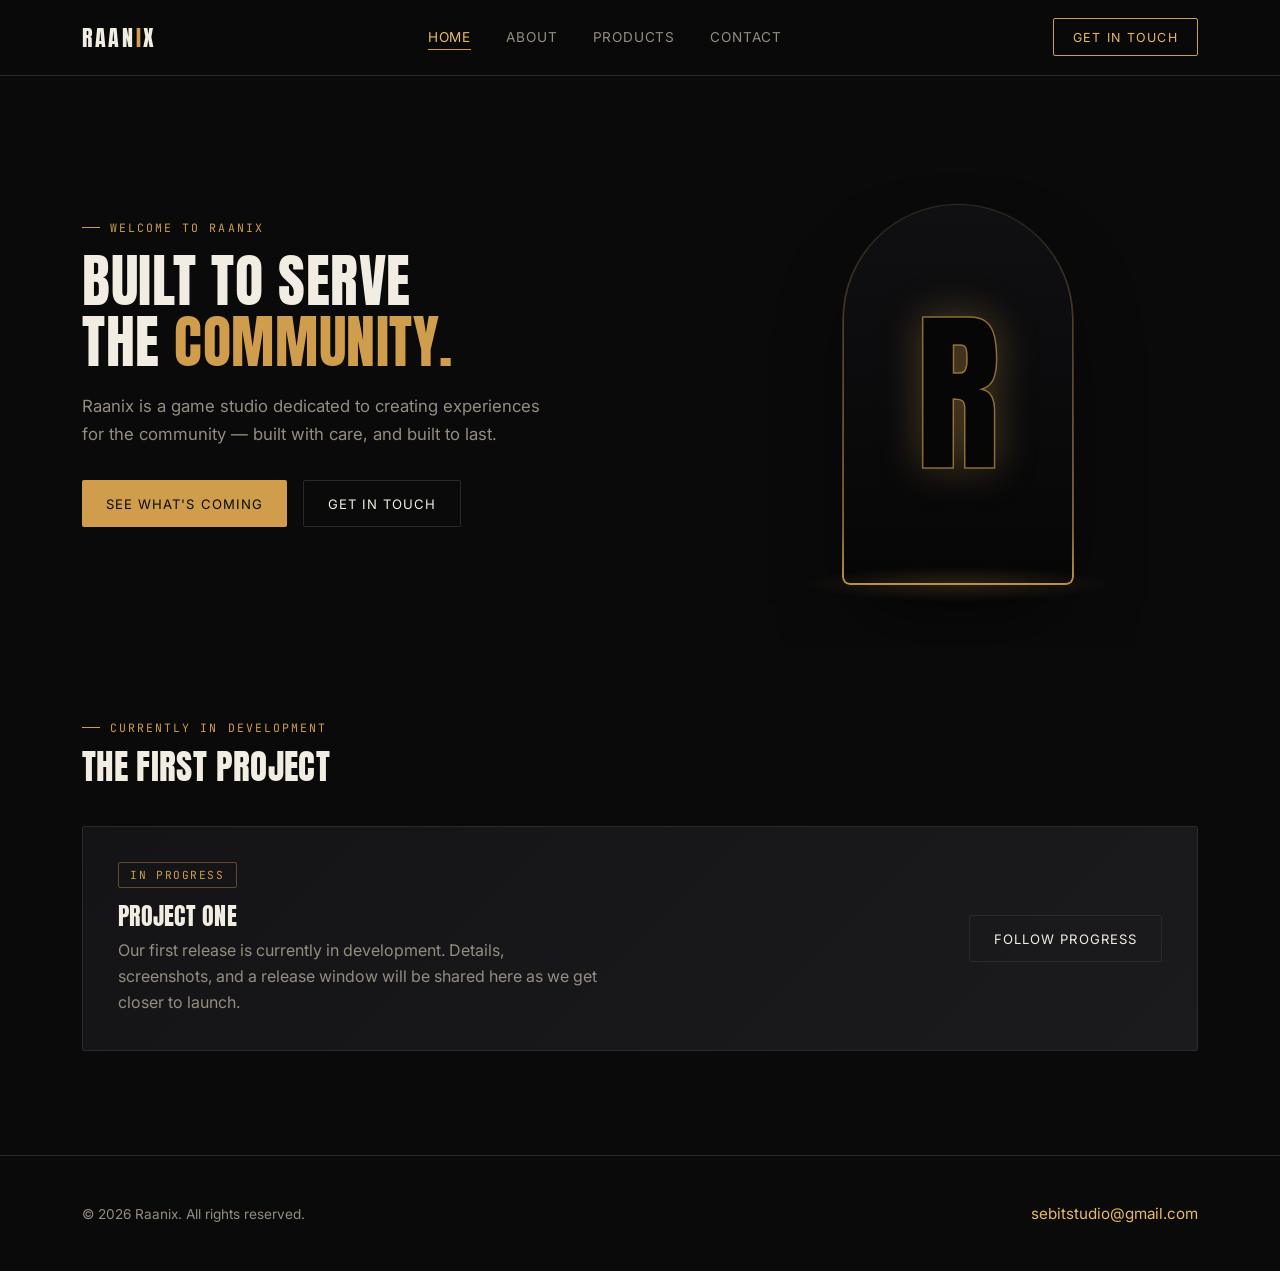
==== index.html @ 7d136bde "Add files via upload" ====
<!DOCTYPE html>
<html lang="en">
<head>
<meta charset="UTF-8">
<meta name="viewport" content="width=device-width, initial-scale=1.0">
<title>Raanix — Built to serve the community</title>
<link rel="stylesheet" href="style.css">
</head>
<body>

<header>
  <nav>
    <a href="index.html" class="logo">RAAN<span>I</span>X</a>
    <ul class="nav-links" id="navLinks">
      <li><a href="index.html" class="active">Home</a></li>
      <li><a href="about.html">About</a></li>
      <li><a href="products.html">Products</a></li>
      <li><a href="contact.html">Contact</a></li>
    </ul>
    <a href="contact.html" class="nav-cta">Get in touch</a>
    <button class="nav-toggle" id="navToggle" aria-label="Menu">☰</button>
  </nav>
</header>

<section class="hero">
  <div class="container hero-grid">
    <div>
      <div class="eyebrow">Welcome to Raanix</div>
      <h1>Built to serve<br>the <span class="accent">community.</span></h1>
      <p>Raanix is a game studio dedicated to creating experiences for the
        community — built with care, and built to last.</p>
      <div class="btn-row">
        <a href="products.html" class="btn btn-primary">See what's coming</a>
        <a href="contact.html" class="btn btn-ghost">Get in touch</a>
      </div>
    </div>
    <div class="doorway-wrap">
      <div class="doorway">
        <div class="r-cut">R</div>
      </div>
      <div class="doorway-floor"></div>
    </div>
  </div>
</section>

<section>
  <div class="container">
    <div class="section-head">
      <div class="eyebrow">Currently in development</div>
      <h2>The first project</h2>
    </div>
    <div class="dev-card">
      <div>
        <span class="tag">In progress</span>
        <h3>Project One</h3>
        <p>Our first release is currently in development. Details, screenshots,
          and a release window will be shared here as we get closer to launch.</p>
      </div>
      <a href="products.html" class="btn btn-ghost">Follow progress</a>
    </div>
  </div>
</section>

<footer>
  <div class="container footer-row">
    <p>&copy; 2026 Raanix. All rights reserved.</p>
    <a href="mailto:sebitstudio@gmail.com" class="footer-email">sebitstudio@gmail.com</a>
  </div>
</footer>

<script>
  document.getElementById('navToggle').addEventListener('click', function(){
    document.getElementById('navLinks').classList.toggle('open');
  });
</script>

</body>
</html>
---- style.css ----
@import url('https://fonts.googleapis.com/css2?family=Anton&family=Inter:wght@400;500;600;700&family=JetBrains+Mono:wght@500&display=swap');

:root{
  --bg: #0a0a0b;
  --bg-panel: #141416;
  --bg-panel-2: #1b1b1e;
  --gold: #cf9d4b;
  --gold-bright: #e8b968;
  --text: #f2ede2;
  --text-muted: #948d80;
  --line: #2a2a2d;
  --radius: 2px;
}

*{ box-sizing: border-box; }

html{ scroll-behavior: smooth; }

body{
  margin:0;
  background: var(--bg);
  color: var(--text);
  font-family: 'Inter', sans-serif;
  -webkit-font-smoothing: antialiased;
}

a{ color: inherit; text-decoration: none; }

.eyebrow{
  font-family: 'JetBrains Mono', monospace;
  font-size: 0.72rem;
  letter-spacing: 0.18em;
  text-transform: uppercase;
  color: var(--gold);
  display: flex;
  align-items: center;
  gap: 0.6rem;
}
.eyebrow::before{
  content:"";
  width: 18px;
  height: 1px;
  background: var(--gold);
  display: inline-block;
}

h1,h2,h3{
  font-family: 'Anton', sans-serif;
  font-weight: 400;
  letter-spacing: 0.01em;
  text-transform: uppercase;
  line-height: 1.05;
  margin: 0;
}

.container{
  max-width: 1180px;
  margin: 0 auto;
  padding: 0 2rem;
}

/* ---------- Nav ---------- */
header{
  position: sticky;
  top: 0;
  z-index: 50;
  background: rgba(10,10,11,0.85);
  backdrop-filter: blur(10px);
  border-bottom: 1px solid var(--line);
}
nav{
  display:flex;
  align-items:center;
  justify-content: space-between;
  padding: 1.15rem 2rem;
  max-width: 1180px;
  margin: 0 auto;
}
.logo{
  font-family: 'Anton', sans-serif;
  font-size: 1.4rem;
  letter-spacing: 0.12em;
  color: var(--text);
}
.logo span{ color: var(--gold); }
.nav-links{
  display:flex;
  gap: 2.2rem;
  list-style:none;
  margin:0; padding:0;
  font-size: 0.85rem;
  letter-spacing: 0.06em;
  text-transform: uppercase;
  color: var(--text-muted);
}
.nav-links a{ transition: color .2s ease; }
.nav-links a:hover, .nav-links a.active{ color: var(--gold-bright); }
.nav-links a.active{ border-bottom: 1px solid var(--gold); padding-bottom: 4px; }

.nav-cta{
  border: 1px solid var(--gold);
  color: var(--gold-bright);
  font-size: 0.78rem;
  letter-spacing: 0.1em;
  text-transform: uppercase;
  padding: 0.65rem 1.2rem;
  border-radius: var(--radius);
  transition: background .2s ease, color .2s ease;
  white-space: nowrap;
}
.nav-cta:hover{ background: var(--gold); color: #0a0a0b; }

.nav-toggle{ display:none; background:none; border:none; color:var(--text); font-size:1.4rem; cursor:pointer; }

/* ---------- Hero / doorway signature ---------- */
.hero{
  position: relative;
  padding: 5.5rem 0 4rem;
  overflow: hidden;
}
.hero-grid{
  display:grid;
  grid-template-columns: 1.1fr 0.9fr;
  gap: 3rem;
  align-items: center;
}
.hero h1{
  font-size: clamp(2.4rem, 5vw, 3.6rem);
  margin: 1rem 0 1.3rem;
}
.hero h1 .accent{ color: var(--gold); }
.hero p{
  color: var(--text-muted);
  font-size: 1.05rem;
  line-height: 1.65;
  max-width: 480px;
  margin-bottom: 2rem;
}
.btn-row{ display:flex; gap: 1rem; flex-wrap: wrap; }
.btn{
  display:inline-flex;
  align-items:center;
  gap: 0.5rem;
  font-size: 0.82rem;
  letter-spacing: 0.08em;
  text-transform: uppercase;
  padding: 0.9rem 1.5rem;
  border-radius: var(--radius);
  transition: all .2s ease;
}
.btn-primary{ background: var(--gold); color: #0a0a0b; }
.btn-primary:hover{ background: var(--gold-bright); }
.btn-ghost{ border: 1px solid var(--line); color: var(--text); }
.btn-ghost:hover{ border-color: var(--gold); color: var(--gold-bright); }

/* the doorway */
.doorway-wrap{
  position: relative;
  display:flex;
  justify-content:center;
  align-items:flex-end;
  height: 420px;
}
.doorway{
  position: relative;
  width: 230px;
  height: 380px;
  background: linear-gradient(180deg, #101012, #060607);
  border-radius: 115px 115px 6px 6px;
  border: 1px solid #232326;
  box-shadow: 0 40px 80px -20px rgba(0,0,0,0.7);
}
.doorway::before{
  /* glow seeping around the frame */
  content:"";
  position:absolute;
  inset: -2px;
  border-radius: 117px 117px 8px 8px;
  padding: 2px;
  background: linear-gradient(180deg, rgba(207,157,75,0.05), rgba(207,157,75,0.55) 85%, rgba(207,157,75,0.9));
  -webkit-mask: linear-gradient(#000 0 0) content-box, linear-gradient(#000 0 0);
  -webkit-mask-composite: xor;
  mask-composite: exclude;
  animation: flicker 5s ease-in-out infinite;
}
.doorway .r-cut{
  position:absolute;
  inset:0;
  display:flex;
  align-items:center;
  justify-content:center;
  font-family:'Anton', sans-serif;
  font-size: 11rem;
  color: #060607;
  -webkit-text-stroke: 1.5px rgba(207,157,75,0.65);
  text-shadow: 0 0 40px rgba(207,157,75,0.35);
  animation: flicker 5s ease-in-out infinite;
}
.doorway-floor{
  position:absolute;
  bottom: -18px;
  left: 50%;
  transform: translateX(-50%);
  width: 320px;
  height: 36px;
  background: radial-gradient(ellipse at center, rgba(207,157,75,0.18), transparent 70%);
  filter: blur(2px);
}
@keyframes flicker{
  0%, 100% { opacity: 1; }
  45% { opacity: 0.88; }
  50% { opacity: 0.55; }
  53% { opacity: 0.92; }
  76% { opacity: 0.8; }
}
@media (prefers-reduced-motion: reduce){
  .doorway::before, .doorway .r-cut{ animation: none; }
}

/* ---------- sections ---------- */
section{ padding: 4.5rem 0; }
.section-head{ margin-bottom: 2.5rem; }
.section-head h2{ font-size: clamp(1.6rem, 3vw, 2.2rem); margin-top: 0.9rem; }

.pillars{
  display:grid;
  grid-template-columns: repeat(4, 1fr);
  gap: 1.1rem;
}
.pillar{
  background: var(--bg-panel);
  border: 1px solid var(--line);
  border-radius: var(--radius);
  padding: 1.6rem 1.4rem;
}
.pillar .mark{
  font-family:'Anton', sans-serif;
  color: var(--gold);
  font-size: 1.1rem;
  margin-bottom: 0.9rem;
  display:block;
}
.pillar h3{ font-size: 1rem; margin-bottom: 0.5rem; letter-spacing: 0.02em; }
.pillar p{ color: var(--text-muted); font-size: 0.9rem; line-height: 1.55; margin:0; }

.dev-card{
  background: linear-gradient(135deg, var(--bg-panel), var(--bg-panel-2));
  border: 1px solid var(--line);
  border-radius: var(--radius);
  padding: 2.2rem;
  display:flex;
  justify-content: space-between;
  align-items:center;
  gap: 2rem;
  flex-wrap: wrap;
}
.dev-card .tag{
  font-family:'JetBrains Mono', monospace;
  font-size: 0.7rem;
  letter-spacing: 0.14em;
  text-transform: uppercase;
  color: var(--gold);
  border: 1px solid rgba(207,157,75,0.4);
  padding: 0.3rem 0.7rem;
  border-radius: var(--radius);
  display:inline-block;
  margin-bottom: 1rem;
}
.dev-card h3{ font-size: 1.5rem; margin-bottom: 0.6rem; }
.dev-card p{ color: var(--text-muted); max-width: 480px; margin:0; line-height:1.6; }

/* ---------- footer / contact strip ---------- */
footer{
  border-top: 1px solid var(--line);
  padding: 3rem 0;
  margin-top: 2rem;
}
.footer-row{
  display:flex;
  justify-content: space-between;
  align-items:center;
  flex-wrap: wrap;
  gap: 1.5rem;
}
.footer-row p{ color: var(--text-muted); font-size: 0.85rem; margin:0; }
.footer-email{ color: var(--gold-bright); font-size: 0.95rem; }

/* ---------- simple page (about/products) ---------- */
.simple-page{
  min-height: 60vh;
  display:flex;
  align-items:center;
  justify-content:center;
  text-align:center;
  padding: 6rem 2rem;
}
.simple-page .eyebrow{ justify-content:center; margin-bottom: 1.2rem; }
.simple-page h1{ font-size: clamp(2rem, 5vw, 3rem); margin-bottom: 1rem; }
.simple-page p{ color: var(--text-muted); max-width: 460px; margin: 0 auto; line-height: 1.6; }

/* ---------- contact page ---------- */
.contact-box{
  max-width: 560px;
  margin: 0 auto;
  text-align:center;
  padding: 6rem 2rem;
}
.contact-box .eyebrow{ justify-content:center; margin-bottom: 1.2rem; }
.contact-box h1{ font-size: clamp(2rem, 5vw, 2.8rem); margin-bottom: 1.2rem; }
.contact-box p{ color: var(--text-muted); margin-bottom: 2rem; line-height: 1.6; }
.mail-btn{
  display:inline-flex;
  align-items:center;
  gap: 0.6rem;
  font-size: 1.05rem;
  color: var(--gold-bright);
  border: 1px solid var(--gold);
  padding: 1rem 1.8rem;
  border-radius: var(--radius);
  transition: all .2s ease;
}
.mail-btn:hover{ background: var(--gold); color: #0a0a0b; }

/* ---------- responsive ---------- */
@media (max-width: 860px){
  .hero-grid{ grid-template-columns: 1fr; }
  .doorway-wrap{ height: 300px; order: -1; }
  .doorway{ width: 180px; height: 300px; }
  .doorway .r-cut{ font-size: 8.5rem; }
  .pillars{ grid-template-columns: 1fr 1fr; }
}
@media (max-width: 620px){
  .nav-links{
    position: fixed;
    top: 64px; left:0; right:0;
    background: var(--bg);
    border-bottom: 1px solid var(--line);
    flex-direction: column;
    padding: 1.5rem 2rem;
    gap: 1.2rem;
    display:none;
  }
  .nav-links.open{ display:flex; }
  .nav-toggle{ display:block; }
  .pillars{ grid-template-columns: 1fr; }
  .dev-card{ flex-direction: column; align-items:flex-start; }
}
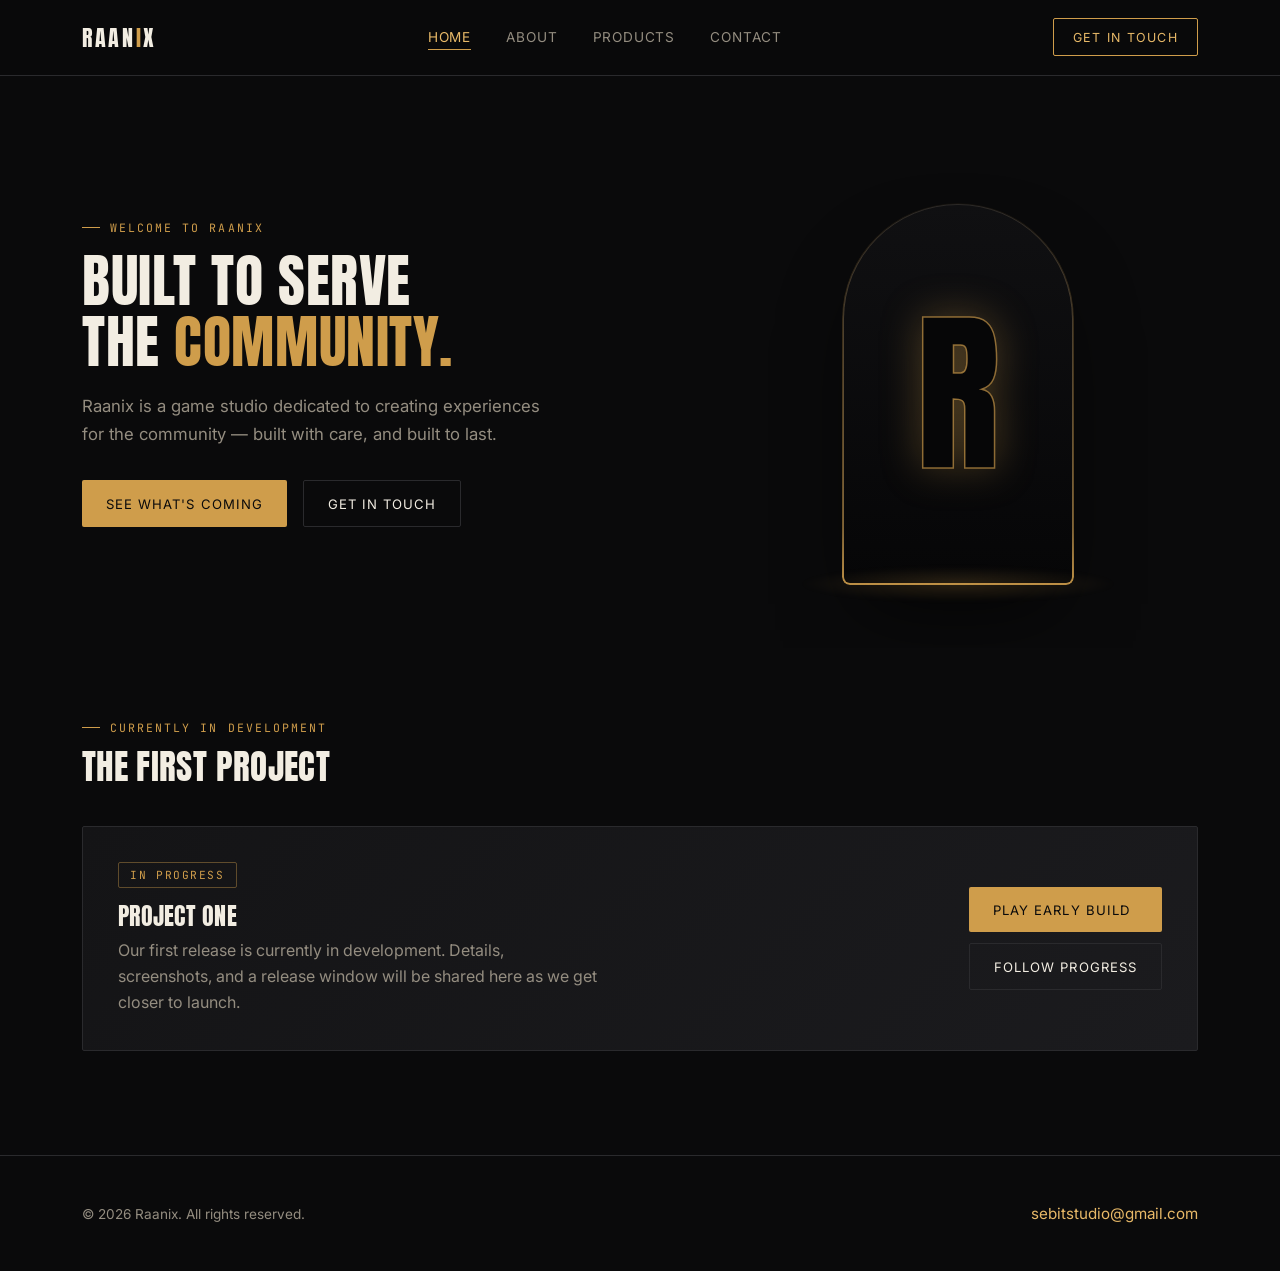
==== commit e770165c: "Rename index-1.html to index.html" ====
--- a/index.html
+++ b/index.html
@@ -56,7 +56,10 @@
         <p>Our first release is currently in development. Details, screenshots,
           and a release window will be shared here as we get closer to launch.</p>
       </div>
-      <a href="products.html" class="btn btn-ghost">Follow progress</a>
+      <div style="display:flex; flex-direction:column; gap:0.7rem;">
+        <a href="game.html" class="btn btn-primary">Play early build</a>
+        <a href="products.html" class="btn btn-ghost">Follow progress</a>
+      </div>
     </div>
   </div>
 </section>
